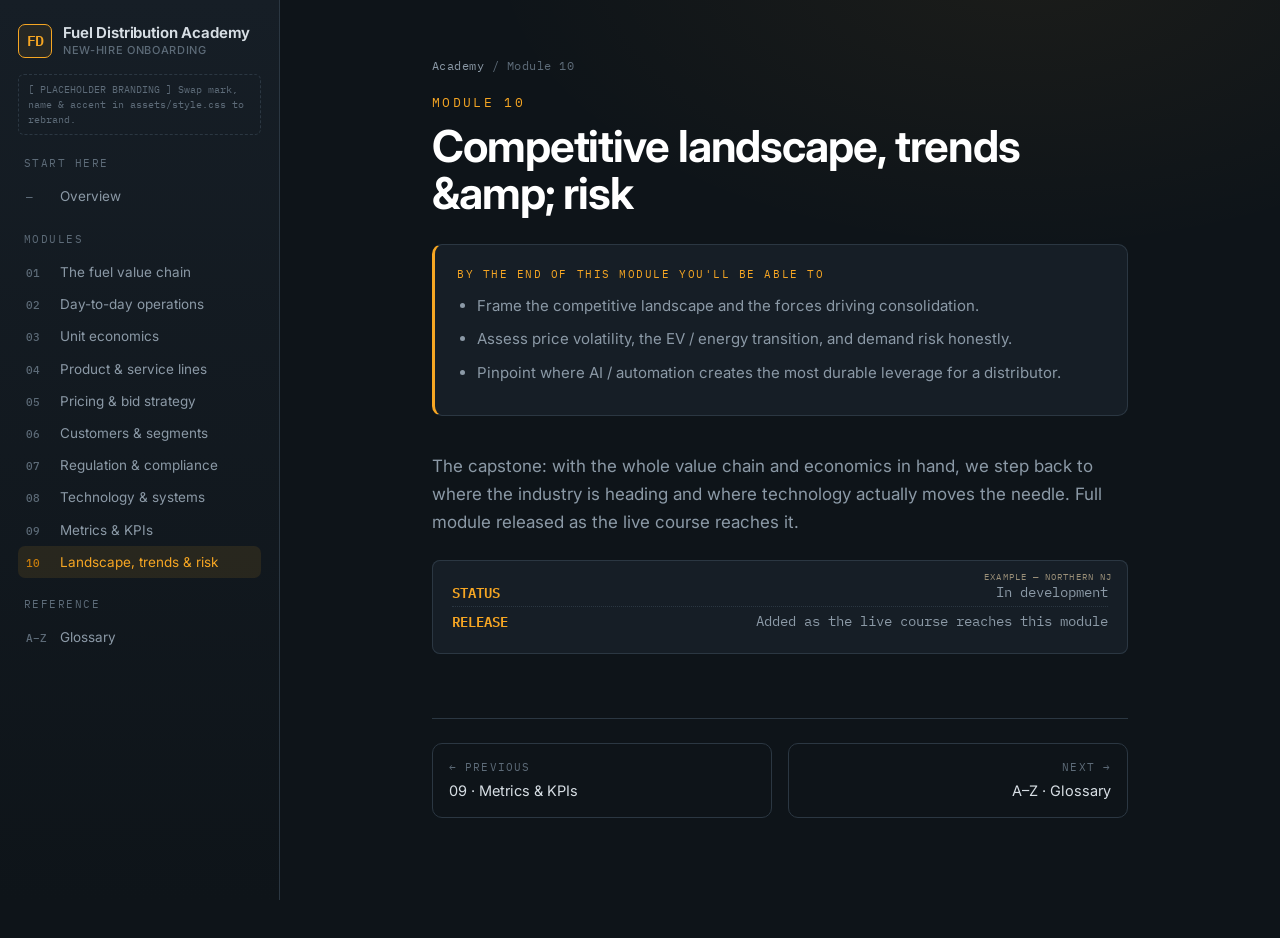
==== module-10.html @ 537ce9d8 "Add files via upload" ====
<!DOCTYPE html>
<html lang="en">
<head>
<meta charset="UTF-8">
<meta name="viewport" content="width=device-width, initial-scale=1.0">
<title>Module 10 · Landscape, trends &amp; risk — Fuel Distribution Academy</title>
<link rel="preconnect" href="https://fonts.googleapis.com">
<link rel="preconnect" href="https://fonts.gstatic.com" crossorigin>
<link href="https://fonts.googleapis.com/css2?family=Inter:wght@400;500;600;680&family=IBM+Plex+Mono:wght@400;500;600&display=swap" rel="stylesheet">
<link rel="stylesheet" href="assets/style.css">
</head>
<body>
<div class="shell">
  <aside class="rail">
    <div class="brand">
      <div class="mark">FD</div>
      <div class="name">Fuel Distribution Academy<span>New-hire onboarding</span></div>
    </div>
    <div class="placeholder-note">[ PLACEHOLDER BRANDING ] Swap mark, name &amp; accent in assets/style.css to rebrand.</div>
    <nav class="nav">
      <div class="nav-label">Start here</div>
      <a href="index.html"><span class="num">—</span><span>Overview</span></a>
      <div class="nav-label">Modules</div>
      <a href="module-1.html"><span class="num">01</span><span>The fuel value chain</span></a>
      <a href="module-2.html"><span class="num">02</span><span>Day-to-day operations</span></a>
      <a href="module-3.html"><span class="num">03</span><span>Unit economics</span></a>
      <a href="module-4.html"><span class="num">04</span><span>Product &amp; service lines</span></a>
      <a href="module-5.html"><span class="num">05</span><span>Pricing &amp; bid strategy</span></a>
      <a href="module-6.html"><span class="num">06</span><span>Customers &amp; segments</span></a>
      <a href="module-7.html"><span class="num">07</span><span>Regulation &amp; compliance</span></a>
      <a href="module-8.html"><span class="num">08</span><span>Technology &amp; systems</span></a>
      <a href="module-9.html"><span class="num">09</span><span>Metrics &amp; KPIs</span></a>
      <a href="module-10.html"><span class="num">10</span><span>Landscape, trends &amp; risk</span></a>
      <div class="nav-label">Reference</div>
      <a href="glossary.html"><span class="num">A–Z</span><span>Glossary</span></a>
    </nav>
  </aside>
  <main class="main">
    <div class="wrap">
      <div class="crumb"><a href="index.html">Academy</a> / Module 10</div>
      <div class="module-num">Module 10</div>
      <h1>Competitive landscape, trends &amp;amp; risk</h1>
      <div class="objectives">
        <div class="h">By the end of this module you'll be able to</div>
        <ul>
          <li>Frame the competitive landscape and the forces driving consolidation.</li>
          <li>Assess price volatility, the EV / energy transition, and demand risk honestly.</li>
          <li>Pinpoint where AI / automation creates the most durable leverage for a distributor.</li>
        </ul>
      </div>
      <p style="color:var(--text-dim)">The capstone: with the whole value chain and economics in hand, we step back to where the industry is heading and where technology actually moves the needle. Full module released as the live course reaches it.</p>
      <div class="ticket" style="background:#161e26;color:var(--text-dim);box-shadow:inset 0 0 0 1px var(--line)">
        <div class="row" style="border-color:#2b3742"><b style="color:var(--amber)">STATUS</b><span>In development</span></div>
        <div class="row" style="border-color:#2b3742"><b style="color:var(--amber)">RELEASE</b><span>Added as the live course reaches this module</span></div>
      </div>
<nav class="pager"><a href="module-9.html"><div class="dir">← Previous</div><div class="ttl">09 · Metrics &amp; KPIs</div></a><a class="next" href="glossary.html"><div class="dir">Next →</div><div class="ttl">A–Z · Glossary</div></a></nav>
    </div>
  </main>
</div>
<script src="assets/app.js"></script>
</body>
</html>
---- assets/style.css ----
/* ============================================================
   Fuel Distribution Academy — shared styles
   Visual direction: the "instrument panel" of a fuel distributor.
   Steel/diesel palette, a gauge-amber accent, monospace for all
   numbers/prices (the way a rack ticket reads), humanist sans for body.
   ============================================================ */

:root {
  /* palette — steel & diesel */
  --ink:        #0e1419;   /* near-black steel */
  --panel:      #161e26;   /* raised panel */
  --panel-2:    #1d2832;   /* hover / nested */
  --line:       #2b3742;   /* hairline */
  --line-soft:  #222d37;
  --text:       #d7dee4;   /* primary text on dark */
  --text-dim:   #8b99a6;   /* secondary */
  --text-faint: #5d6b78;   /* captions */
  --amber:      #f6a623;   /* gauge amber — the one accent */
  --amber-deep: #c97e0c;
  --diesel:     #6fd08c;   /* "clear" green, used sparingly for correct/answer */
  --dyed:       #e0564b;   /* red-dyed diesel cue, used for warnings/risk */
  --paper:      #f4f2ec;   /* rack-ticket paper for callouts */

  --maxw: 1180px;
  --rail: 280px;

  --mono: 'IBM Plex Mono', ui-monospace, 'SF Mono', Menlo, monospace;
  --sans: 'Inter', system-ui, -apple-system, 'Segoe UI', sans-serif;
}

* { box-sizing: border-box; }

html { scroll-behavior: smooth; }
@media (prefers-reduced-motion: reduce) {
  html { scroll-behavior: auto; }
  * { animation: none !important; transition: none !important; }
}

body {
  margin: 0;
  background:
    radial-gradient(900px 500px at 80% -5%, rgba(246,166,35,0.06), transparent 60%),
    var(--ink);
  color: var(--text);
  font-family: var(--sans);
  font-size: 17px;
  line-height: 1.65;
  -webkit-font-smoothing: antialiased;
}

a { color: var(--amber); text-decoration: none; }
a:hover { text-decoration: underline; }

/* ---------- layout shell ---------- */
.shell { display: grid; grid-template-columns: var(--rail) 1fr; min-height: 100vh; }

/* ---------- sidebar ---------- */
.rail {
  position: sticky; top: 0; align-self: start;
  height: 100vh; overflow-y: auto;
  background: linear-gradient(180deg, var(--panel), var(--ink));
  border-right: 1px solid var(--line);
  padding: 24px 18px 40px;
}
.brand { display: flex; align-items: center; gap: 11px; margin-bottom: 4px; }
.brand .mark {
  width: 34px; height: 34px; flex: none;
  border: 1.5px solid var(--amber); border-radius: 7px;
  display: grid; place-items: center;
  font-family: var(--mono); font-weight: 600; color: var(--amber);
  font-size: 15px; letter-spacing: -1px;
  background: rgba(246,166,35,0.07);
}
.brand .name { font-weight: 650; font-size: 15px; line-height: 1.2; letter-spacing: -0.01em; }
.brand .name span { display: block; color: var(--text-faint); font-weight: 500; font-size: 11px; letter-spacing: 0.06em; text-transform: uppercase; margin-top: 2px; }
.rail .placeholder-note {
  font-family: var(--mono); font-size: 10px; color: var(--text-faint);
  border: 1px dashed var(--line); border-radius: 6px;
  padding: 7px 9px; margin: 16px 0 20px; line-height: 1.5;
}

.nav-label {
  font-family: var(--mono); font-size: 10.5px; letter-spacing: 0.14em;
  text-transform: uppercase; color: var(--text-faint);
  margin: 18px 6px 8px;
}
.nav a {
  display: grid; grid-template-columns: 30px 1fr; align-items: baseline;
  gap: 4px; padding: 7px 8px; border-radius: 7px;
  color: var(--text-dim); font-size: 13.5px; line-height: 1.35;
  text-decoration: none; transition: background 0.15s, color 0.15s;
}
.nav a .num { font-family: var(--mono); font-size: 11px; color: var(--text-faint); }
.nav a:hover { background: var(--panel-2); color: var(--text); text-decoration: none; }
.nav a.active { background: rgba(246,166,35,0.10); color: var(--amber); }
.nav a.active .num { color: var(--amber-deep); }

/* ---------- main column ---------- */
.main { padding: 0; min-width: 0; }
.wrap { max-width: 760px; margin: 0 auto; padding: 56px 32px 120px; }

/* ---------- hero (home only) ---------- */
.hero { max-width: var(--maxw); margin: 0 auto; padding: 80px 32px 40px; }
.hero .eyebrow {
  font-family: var(--mono); font-size: 12px; letter-spacing: 0.16em;
  text-transform: uppercase; color: var(--amber); margin-bottom: 22px;
}
.hero h1 {
  font-size: clamp(38px, 6vw, 68px); line-height: 1.02; letter-spacing: -0.03em;
  font-weight: 680; margin: 0 0 22px; color: #fff;
}
.hero h1 em { font-style: normal; color: var(--amber); }
.hero .lede { font-size: 20px; color: var(--text-dim); max-width: 620px; line-height: 1.6; }

/* ticker strip under hero */
.ticker {
  max-width: var(--maxw); margin: 30px auto 0; padding: 0 32px;
  display: flex; flex-wrap: wrap; gap: 10px;
}
.tick {
  font-family: var(--mono); font-size: 12.5px;
  border: 1px solid var(--line); border-radius: 6px;
  padding: 7px 11px; color: var(--text-dim);
  background: var(--panel);
}
.tick b { color: var(--text); font-weight: 600; }
.tick .up { color: var(--dyed); }
.tick .dn { color: var(--diesel); }

/* ---------- module grid (home) ---------- */
.grid {
  max-width: var(--maxw); margin: 64px auto 0; padding: 0 32px;
  display: grid; grid-template-columns: repeat(2, 1fr); gap: 16px;
}
.card {
  display: block; border: 1px solid var(--line); border-radius: 12px;
  background: linear-gradient(180deg, var(--panel), rgba(22,30,38,0.5));
  padding: 22px 22px 24px; color: var(--text); text-decoration: none;
  transition: border-color 0.18s, transform 0.18s, background 0.18s;
}
.card:hover { border-color: var(--amber-deep); transform: translateY(-2px); text-decoration: none; background: var(--panel-2); }
.card .cnum { font-family: var(--mono); font-size: 12px; color: var(--amber); letter-spacing: 0.1em; }
.card h3 { margin: 8px 0 7px; font-size: 19px; letter-spacing: -0.01em; line-height: 1.2; color: #fff; }
.card p { margin: 0; color: var(--text-dim); font-size: 14.5px; line-height: 1.5; }

/* ---------- article (module pages) ---------- */
.crumb { font-family: var(--mono); font-size: 12px; color: var(--text-faint); letter-spacing: 0.04em; margin-bottom: 16px; }
.crumb a { color: var(--text-dim); }
.module-num {
  font-family: var(--mono); font-size: 13px; letter-spacing: 0.18em;
  text-transform: uppercase; color: var(--amber); margin-bottom: 10px;
}
.wrap h1 { font-size: clamp(30px, 5vw, 44px); line-height: 1.06; letter-spacing: -0.025em; font-weight: 670; margin: 0 0 28px; color: #fff; }
.wrap h2 {
  font-size: 24px; letter-spacing: -0.015em; margin: 52px 0 14px; color: #fff;
  padding-top: 10px; font-weight: 640;
}
.wrap h3 { font-size: 18px; margin: 32px 0 10px; color: var(--text); font-weight: 620; }
.wrap p { margin: 0 0 18px; }
.wrap ul, .wrap ol { margin: 0 0 18px; padding-left: 22px; }
.wrap li { margin-bottom: 9px; }
.wrap strong { color: #fff; font-weight: 640; }
.wrap em { color: var(--text); }

/* objectives panel */
.objectives {
  border: 1px solid var(--line); border-left: 3px solid var(--amber);
  border-radius: 10px; background: var(--panel);
  padding: 20px 22px; margin: 0 0 36px;
}
.objectives .h {
  font-family: var(--mono); font-size: 11px; letter-spacing: 0.14em;
  text-transform: uppercase; color: var(--amber); margin: 0 0 10px;
}
.objectives ul { margin: 0; padding-left: 20px; }
.objectives li { color: var(--text-dim); font-size: 15px; }

/* rack-ticket style callout (for concrete examples) */
.ticket {
  background: var(--paper); color: #1a1a1a; border-radius: 8px;
  padding: 18px 20px; margin: 24px 0; font-family: var(--mono);
  font-size: 14px; line-height: 1.6;
  box-shadow: 0 1px 0 rgba(0,0,0,0.4), inset 0 0 0 1px rgba(0,0,0,0.08);
  position: relative;
}
.ticket::before {
  content: "EXAMPLE — NORTHERN NJ"; position: absolute; top: 10px; right: 16px;
  font-size: 9px; letter-spacing: 0.12em; color: #9a8f78;
}
.ticket .row { display: flex; justify-content: space-between; gap: 16px; border-bottom: 1px dotted #c9c2b2; padding: 3px 0; }
.ticket .row:last-child { border-bottom: 0; }
.ticket .row b { font-weight: 600; }
.ticket .tot { margin-top: 8px; border-top: 1.5px solid #1a1a1a; padding-top: 8px; font-weight: 700; }

/* inline data emphasis */
.num { font-family: var(--mono); color: var(--amber); font-weight: 500; }

/* key terms */
.terms { border-top: 1px solid var(--line); margin-top: 44px; padding-top: 24px; }
.terms .h { font-family: var(--mono); font-size: 11px; letter-spacing: 0.14em; text-transform: uppercase; color: var(--text-faint); margin-bottom: 14px; }
.terms dl { margin: 0; }
.terms dt { font-family: var(--mono); color: var(--amber); font-size: 14px; margin-top: 14px; }
.terms dd { margin: 4px 0 0; color: var(--text-dim); font-size: 15px; }

/* check-your-understanding */
.checks { margin-top: 44px; }
.checks > .h { font-family: var(--mono); font-size: 11px; letter-spacing: 0.14em; text-transform: uppercase; color: var(--amber); margin-bottom: 16px; }
details.q {
  border: 1px solid var(--line); border-radius: 10px; background: var(--panel);
  margin-bottom: 12px; overflow: hidden;
}
details.q summary {
  cursor: pointer; padding: 16px 20px; font-weight: 560; color: var(--text);
  list-style: none; display: flex; gap: 12px; align-items: flex-start;
}
details.q summary::-webkit-details-marker { display: none; }
details.q summary .qn {
  font-family: var(--mono); color: var(--amber); flex: none; font-size: 14px; margin-top: 1px;
}
details.q summary .reveal {
  margin-left: auto; font-family: var(--mono); font-size: 11px; color: var(--text-faint);
  border: 1px solid var(--line); border-radius: 5px; padding: 2px 8px; white-space: nowrap;
}
details.q[open] summary .reveal { color: var(--amber); border-color: var(--amber-deep); }
details.q .ans {
  padding: 0 20px 18px 46px; color: var(--text-dim); font-size: 15px;
  border-top: 1px solid var(--line-soft); margin-top: 2px; padding-top: 14px;
}
details.q .ans strong { color: var(--diesel); }

/* page nav (prev/next) */
.pager { display: flex; justify-content: space-between; gap: 16px; margin-top: 64px; border-top: 1px solid var(--line); padding-top: 24px; }
.pager a { display: block; flex: 1; border: 1px solid var(--line); border-radius: 10px; padding: 14px 16px; color: var(--text); }
.pager a:hover { border-color: var(--amber-deep); text-decoration: none; background: var(--panel); }
.pager .dir { font-family: var(--mono); font-size: 11px; color: var(--text-faint); letter-spacing: 0.1em; text-transform: uppercase; }
.pager .ttl { font-size: 14.5px; margin-top: 3px; color: var(--text); }
.pager .next { text-align: right; }
.pager .disabled { opacity: 0.3; pointer-events: none; }

/* glossary */
.glossary-search {
  width: 100%; background: var(--panel); border: 1px solid var(--line);
  border-radius: 9px; padding: 13px 15px; color: var(--text);
  font-family: var(--mono); font-size: 14px; margin-bottom: 8px;
}
.glossary-search:focus { outline: none; border-color: var(--amber); }
.gcount { font-family: var(--mono); font-size: 12px; color: var(--text-faint); margin-bottom: 24px; }
.gitem { border-bottom: 1px solid var(--line-soft); padding: 16px 0; }
.gitem .term { font-family: var(--mono); color: var(--amber); font-size: 16px; }
.gitem .def { color: var(--text-dim); font-size: 15px; margin-top: 5px; }
.gitem.hidden { display: none; }

/* footer */
.foot { border-top: 1px solid var(--line); margin-top: 40px; padding: 28px 0 0; color: var(--text-faint); font-size: 12.5px; font-family: var(--mono); }

/* focus visibility */
:focus-visible { outline: 2px solid var(--amber); outline-offset: 2px; border-radius: 4px; }

/* ---------- responsive ---------- */
@media (max-width: 860px) {
  .shell { grid-template-columns: 1fr; }
  .rail {
    position: static; height: auto; border-right: 0;
    border-bottom: 1px solid var(--line);
  }
  .nav { display: grid; grid-template-columns: repeat(2, 1fr); gap: 2px; }
  .nav-label { grid-column: 1 / -1; }
  .grid { grid-template-columns: 1fr; }
  .hero { padding-top: 48px; }
  .wrap { padding: 36px 22px 90px; }
  .pager { flex-direction: column; }
}

/* ============================================================
   Answer-and-check feature (added in v2)
   ============================================================ */
details.q .answer-zone {
  padding: 4px 20px 18px 46px;
  border-top: 1px solid var(--line-soft);
  margin-top: 2px;
}
.answer-zone .prompt {
  font-family: var(--mono); font-size: 11px; letter-spacing: 0.1em;
  text-transform: uppercase; color: var(--text-faint); margin: 14px 0 8px;
}
.answer-box {
  width: 100%; min-height: 92px; resize: vertical;
  background: var(--ink); border: 1px solid var(--line); border-radius: 9px;
  color: var(--text); font-family: var(--sans); font-size: 15px; line-height: 1.55;
  padding: 12px 14px;
}
.answer-box:focus { outline: none; border-color: var(--amber); }
.answer-box::placeholder { color: var(--text-faint); }
.answer-actions { display: flex; gap: 10px; align-items: center; margin-top: 10px; flex-wrap: wrap; }
.btn-check {
  font-family: var(--sans); font-weight: 600; font-size: 14px;
  background: var(--amber); color: #1a1206; border: 0; border-radius: 8px;
  padding: 10px 18px; cursor: pointer; transition: background 0.15s;
}
.btn-check:hover { background: #ffb733; }
.btn-check:disabled { opacity: 0.55; cursor: default; }
.dictation-hint {
  font-family: var(--mono); font-size: 11px; color: var(--text-faint);
}
.dictation-hint b { color: var(--text-dim); font-weight: 500; }

.feedback {
  margin-top: 16px; border: 1px solid var(--line); border-left: 3px solid var(--diesel);
  border-radius: 10px; background: var(--panel); padding: 16px 18px;
  font-size: 15px; line-height: 1.6; color: var(--text); display: none;
}
.feedback.show { display: block; }
.feedback .fh {
  font-family: var(--mono); font-size: 11px; letter-spacing: 0.12em; text-transform: uppercase;
  color: var(--diesel); margin-bottom: 10px;
}
.feedback p { margin: 0 0 12px; }
.feedback p:last-child { margin-bottom: 0; }
.feedback.error { border-left-color: var(--dyed); }
.feedback.error .fh { color: var(--dyed); }

.thinking { display: inline-flex; gap: 5px; align-items: center; }
.thinking span {
  width: 6px; height: 6px; border-radius: 50%; background: var(--diesel);
  animation: pulse 1.2s infinite ease-in-out;
}
.thinking span:nth-child(2) { animation-delay: 0.2s; }
.thinking span:nth-child(3) { animation-delay: 0.4s; }
@keyframes pulse { 0%,100% { opacity: 0.3; } 50% { opacity: 1; } }

.model-answer {
  margin-top: 14px; padding-top: 14px; border-top: 1px dotted var(--line);
  color: var(--text-dim); font-size: 14.5px; display: none;
}
.model-answer.show { display: block; }
.model-answer .mh {
  font-family: var(--mono); font-size: 11px; letter-spacing: 0.1em; text-transform: uppercase;
  color: var(--text-faint); margin-bottom: 6px;
}
.model-answer strong { color: var(--diesel); }
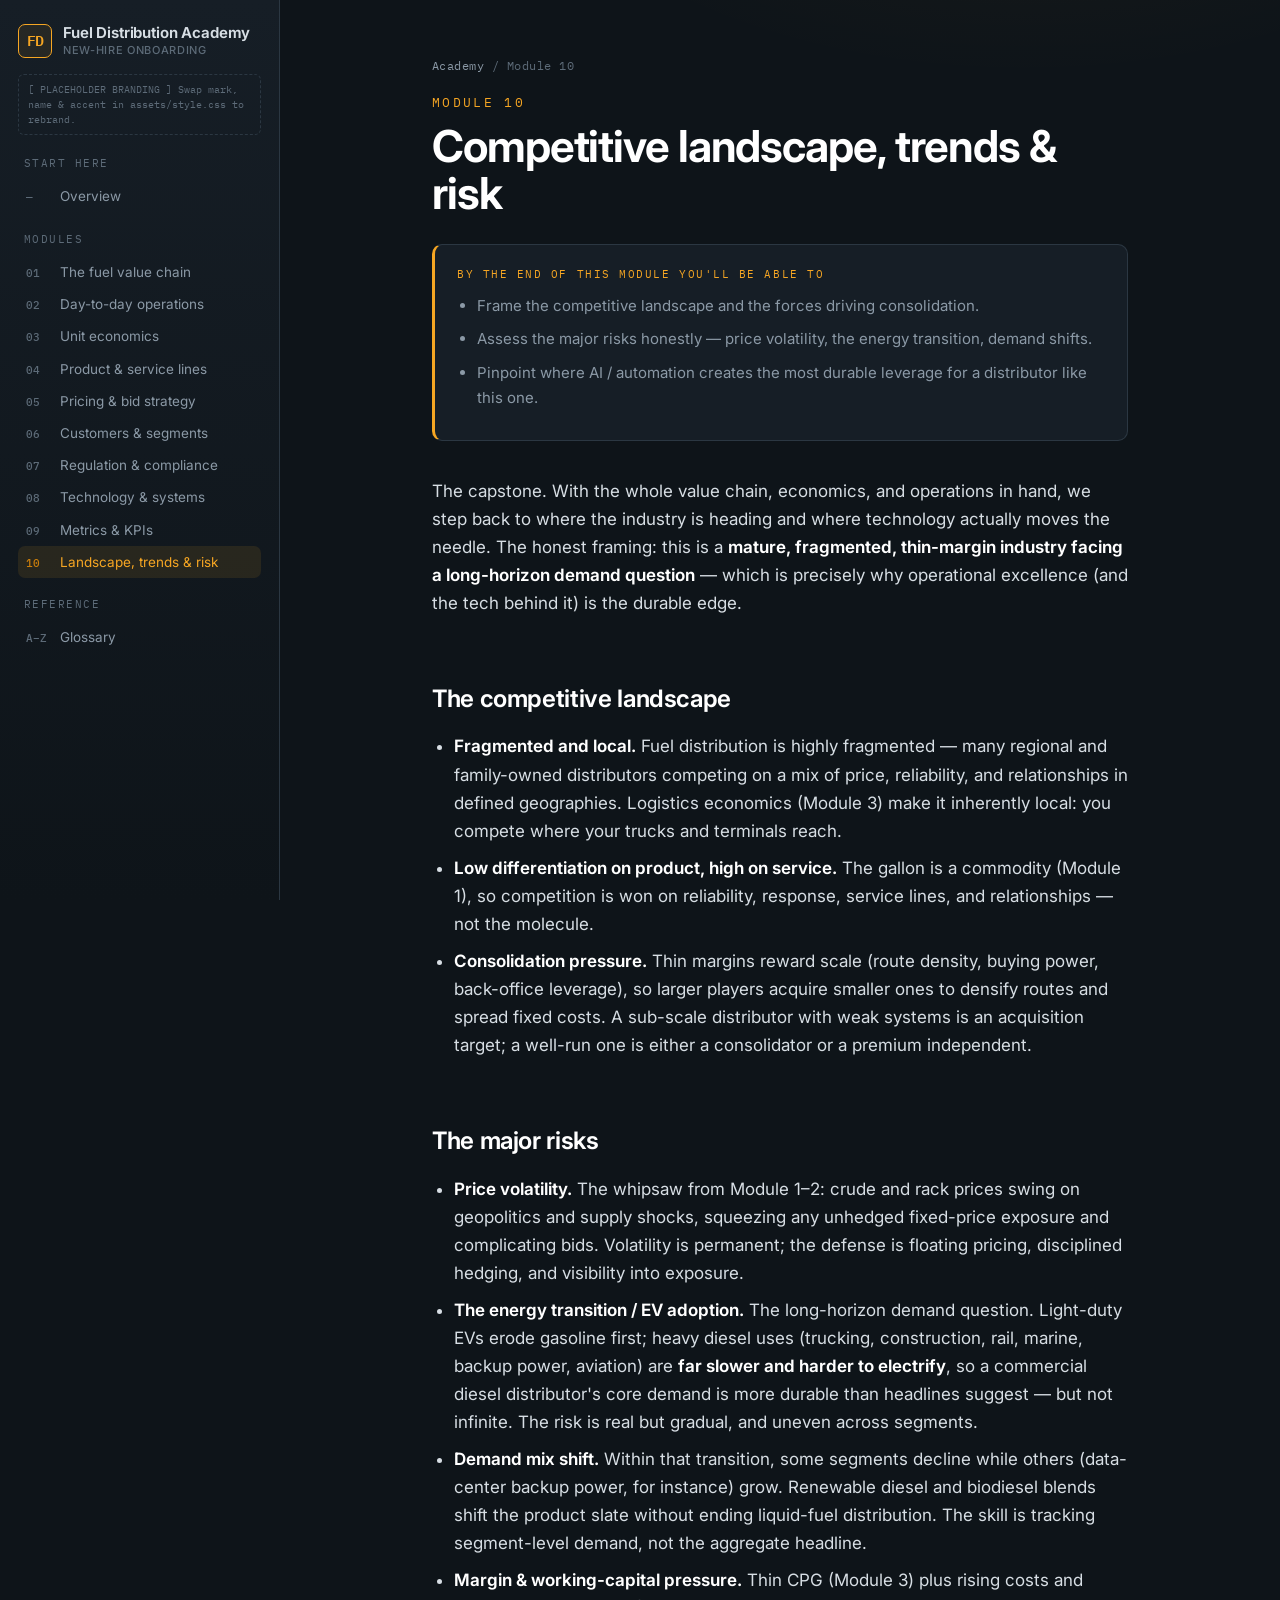
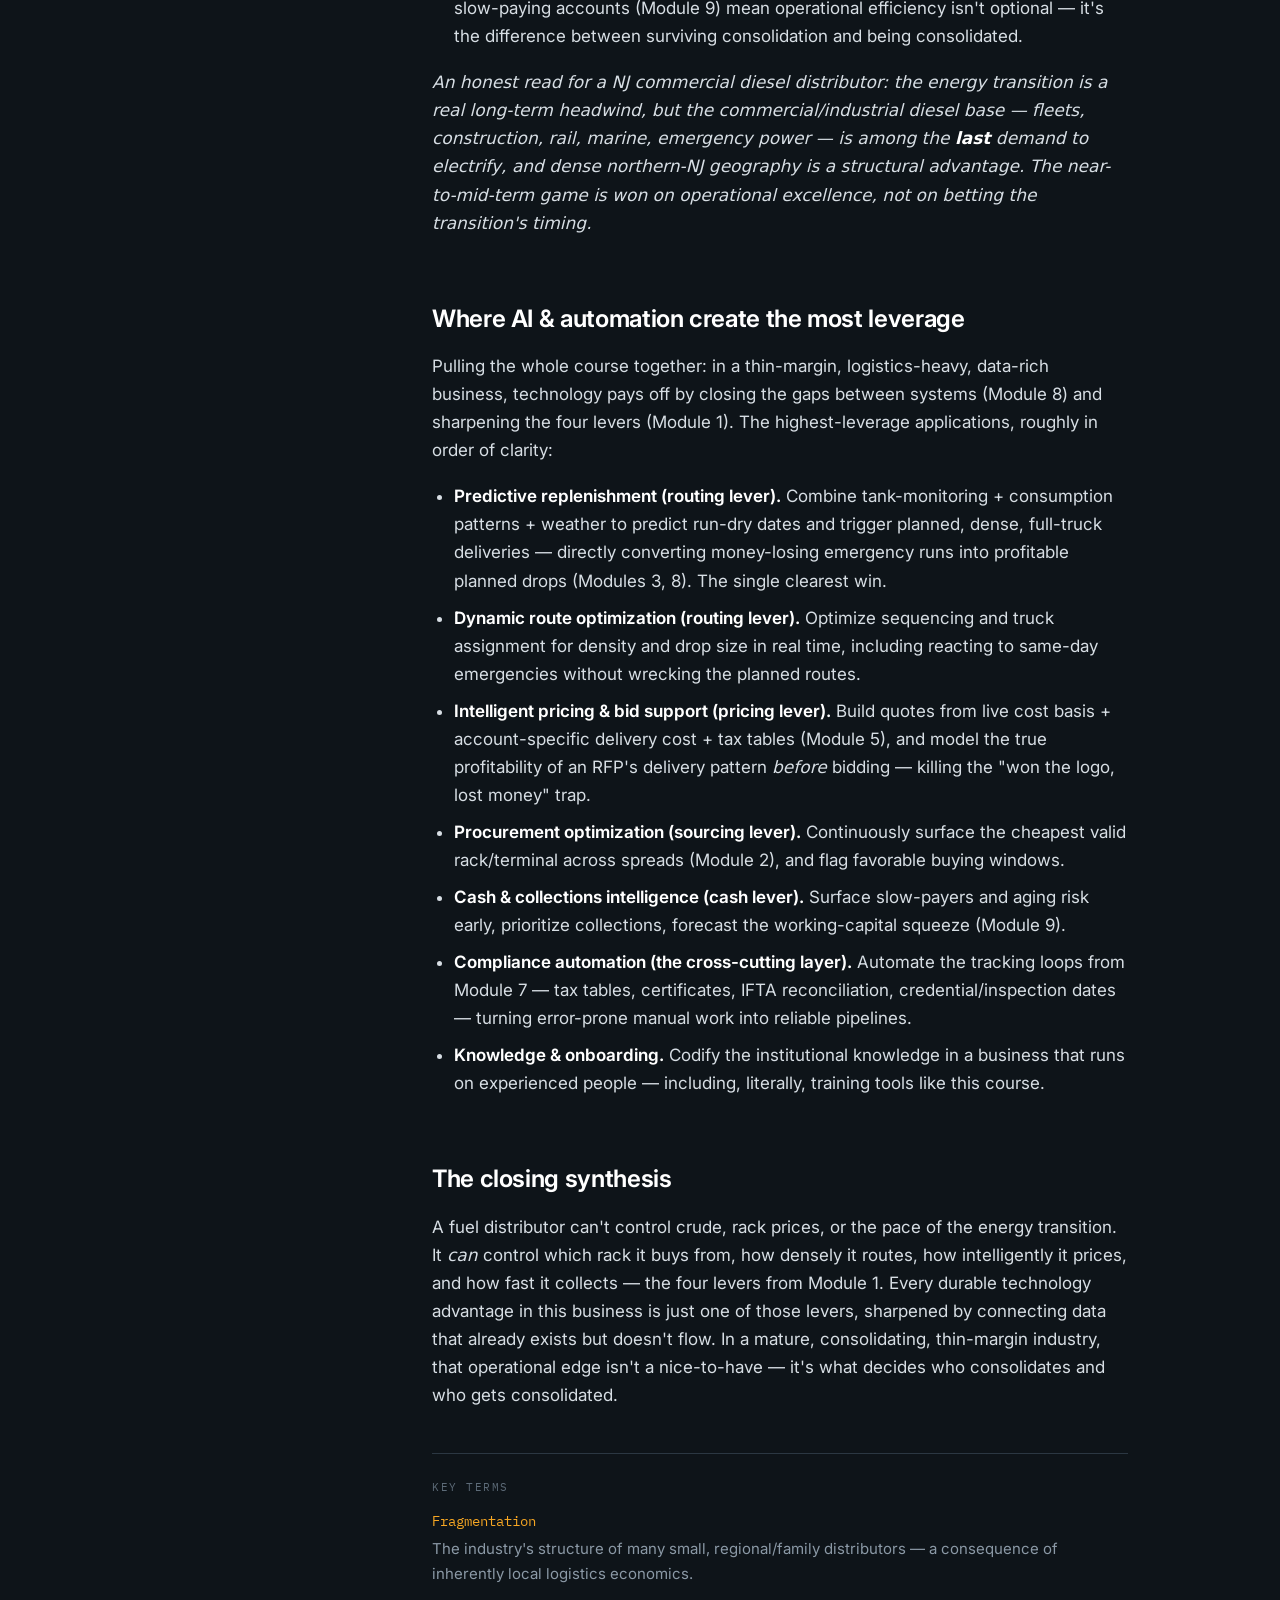
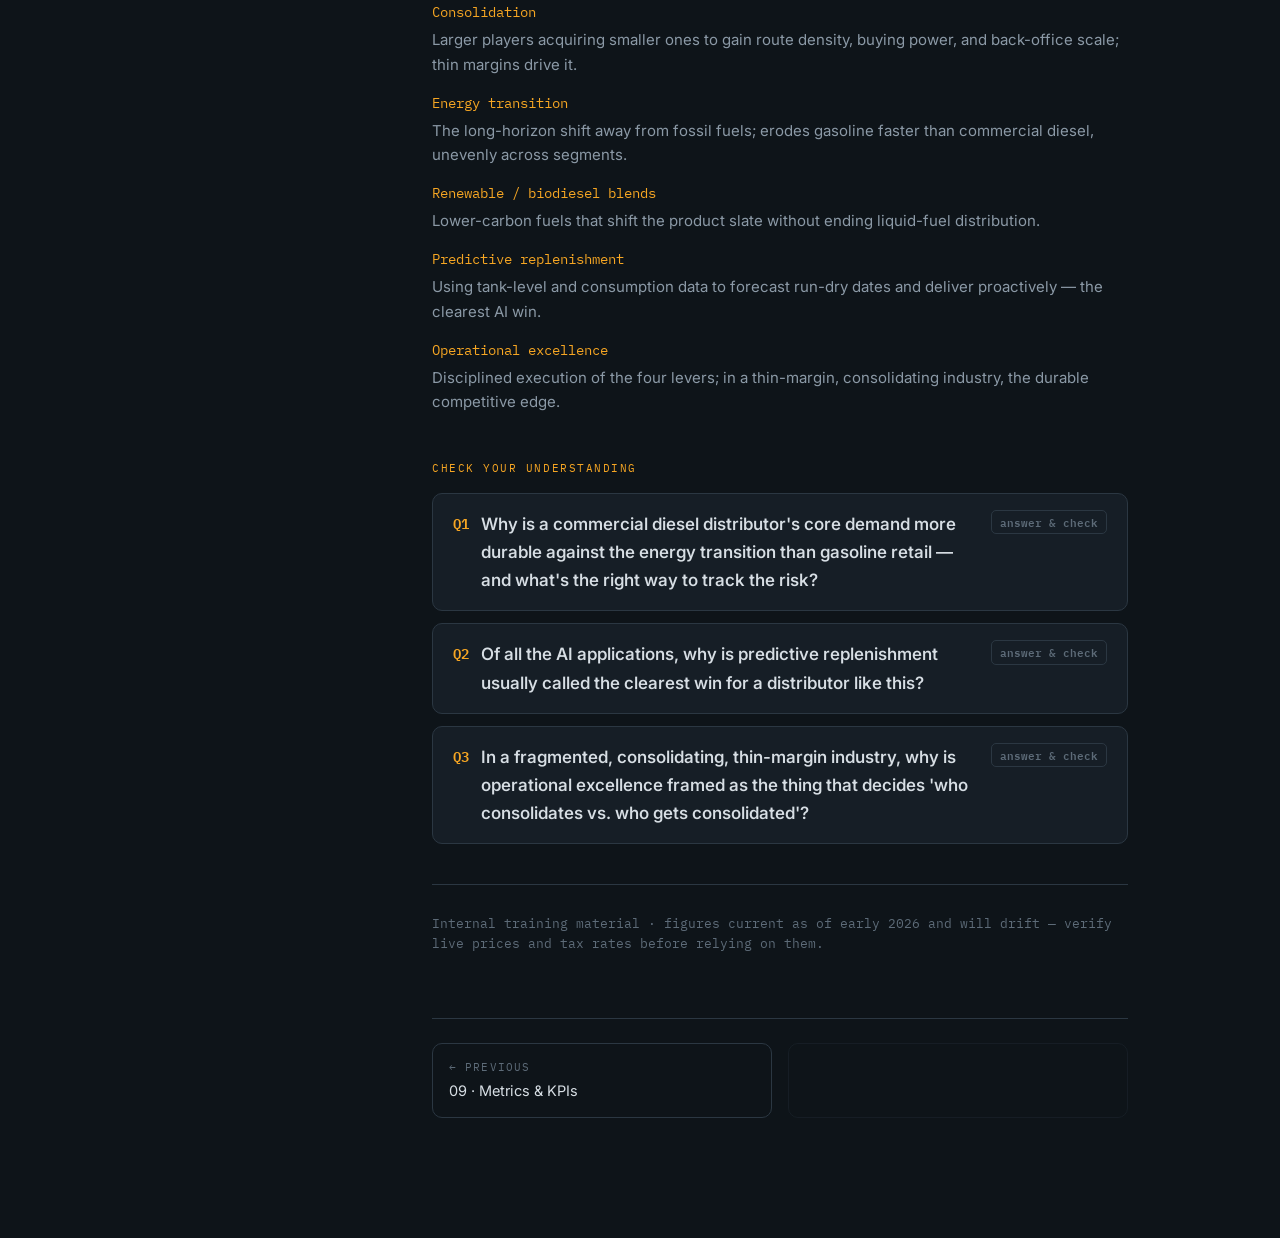
==== commit f7c99755: "Add files via upload Fill in modules 4-10" ====
--- a/module-10.html
+++ b/module-10.html
@@ -39,21 +39,78 @@
     <div class="wrap">
       <div class="crumb"><a href="index.html">Academy</a> / Module 10</div>
       <div class="module-num">Module 10</div>
-      <h1>Competitive landscape, trends &amp;amp; risk</h1>
+      <h1>Competitive landscape, trends &amp; risk</h1>
+
       <div class="objectives">
         <div class="h">By the end of this module you'll be able to</div>
         <ul>
           <li>Frame the competitive landscape and the forces driving consolidation.</li>
-          <li>Assess price volatility, the EV / energy transition, and demand risk honestly.</li>
-          <li>Pinpoint where AI / automation creates the most durable leverage for a distributor.</li>
+          <li>Assess the major risks honestly — price volatility, the energy transition, demand shifts.</li>
+          <li>Pinpoint where AI / automation creates the most durable leverage for a distributor like this one.</li>
         </ul>
       </div>
-      <p style="color:var(--text-dim)">The capstone: with the whole value chain and economics in hand, we step back to where the industry is heading and where technology actually moves the needle. Full module released as the live course reaches it.</p>
-      <div class="ticket" style="background:#161e26;color:var(--text-dim);box-shadow:inset 0 0 0 1px var(--line)">
-        <div class="row" style="border-color:#2b3742"><b style="color:var(--amber)">STATUS</b><span>In development</span></div>
-        <div class="row" style="border-color:#2b3742"><b style="color:var(--amber)">RELEASE</b><span>Added as the live course reaches this module</span></div>
+
+      <p>The capstone. With the whole value chain, economics, and operations in hand, we step back to where the industry is heading and where technology actually moves the needle. The honest framing: this is a <strong>mature, fragmented, thin-margin industry facing a long-horizon demand question</strong> — which is precisely why operational excellence (and the tech behind it) is the durable edge.</p>
+
+      <h2>The competitive landscape</h2>
+      <ul>
+        <li><strong>Fragmented and local.</strong> Fuel distribution is highly fragmented — many regional and family-owned distributors competing on a mix of price, reliability, and relationships in defined geographies. Logistics economics (Module 3) make it inherently local: you compete where your trucks and terminals reach.</li>
+        <li><strong>Low differentiation on product, high on service.</strong> The gallon is a commodity (Module 1), so competition is won on reliability, response, service lines, and relationships — not the molecule.</li>
+        <li><strong>Consolidation pressure.</strong> Thin margins reward scale (route density, buying power, back-office leverage), so larger players acquire smaller ones to densify routes and spread fixed costs. A sub-scale distributor with weak systems is an acquisition target; a well-run one is either a consolidator or a premium independent.</li>
+      </ul>
+
+      <h2>The major risks</h2>
+      <ul>
+        <li><strong>Price volatility.</strong> The whipsaw from Module 1–2: crude and rack prices swing on geopolitics and supply shocks, squeezing any unhedged fixed-price exposure and complicating bids. Volatility is permanent; the defense is floating pricing, disciplined hedging, and visibility into exposure.</li>
+        <li><strong>The energy transition / EV adoption.</strong> The long-horizon demand question. Light-duty EVs erode gasoline first; heavy diesel uses (trucking, construction, rail, marine, backup power, aviation) are <strong>far slower and harder to electrify</strong>, so a commercial diesel distributor's core demand is more durable than headlines suggest — but not infinite. The risk is real but gradual, and uneven across segments.</li>
+        <li><strong>Demand mix shift.</strong> Within that transition, some segments decline while others (data-center backup power, for instance) grow. Renewable diesel and biodiesel blends shift the product slate without ending liquid-fuel distribution. The skill is tracking segment-level demand, not the aggregate headline.</li>
+        <li><strong>Margin &amp; working-capital pressure.</strong> Thin CPG (Module 3) plus rising costs and slow-paying accounts (Module 9) mean operational efficiency isn't optional — it's the difference between surviving consolidation and being consolidated.</li>
+      </ul>
+      <p><em>An honest read for a NJ commercial diesel distributor: the energy transition is a real long-term headwind, but the commercial/industrial diesel base — fleets, construction, rail, marine, emergency power — is among the <strong>last</strong> demand to electrify, and dense northern-NJ geography is a structural advantage. The near-to-mid-term game is won on operational excellence, not on betting the transition's timing.</em></p>
+
+      <h2>Where AI &amp; automation create the most leverage</h2>
+      <p>Pulling the whole course together: in a thin-margin, logistics-heavy, data-rich business, technology pays off by closing the gaps between systems (Module 8) and sharpening the four levers (Module 1). The highest-leverage applications, roughly in order of clarity:</p>
+      <ul>
+        <li><strong>Predictive replenishment (routing lever).</strong> Combine tank-monitoring + consumption patterns + weather to predict run-dry dates and trigger planned, dense, full-truck deliveries — directly converting money-losing emergency runs into profitable planned drops (Modules 3, 8). The single clearest win.</li>
+        <li><strong>Dynamic route optimization (routing lever).</strong> Optimize sequencing and truck assignment for density and drop size in real time, including reacting to same-day emergencies without wrecking the planned routes.</li>
+        <li><strong>Intelligent pricing &amp; bid support (pricing lever).</strong> Build quotes from live cost basis + account-specific delivery cost + tax tables (Module 5), and model the true profitability of an RFP's delivery pattern <em>before</em> bidding — killing the "won the logo, lost money" trap.</li>
+        <li><strong>Procurement optimization (sourcing lever).</strong> Continuously surface the cheapest valid rack/terminal across spreads (Module 2), and flag favorable buying windows.</li>
+        <li><strong>Cash &amp; collections intelligence (cash lever).</strong> Surface slow-payers and aging risk early, prioritize collections, forecast the working-capital squeeze (Module 9).</li>
+        <li><strong>Compliance automation (the cross-cutting layer).</strong> Automate the tracking loops from Module 7 — tax tables, certificates, IFTA reconciliation, credential/inspection dates — turning error-prone manual work into reliable pipelines.</li>
+        <li><strong>Knowledge &amp; onboarding.</strong> Codify the institutional knowledge in a business that runs on experienced people — including, literally, training tools like this course.</li>
+      </ul>
+
+      <h2>The closing synthesis</h2>
+      <p>A fuel distributor can't control crude, rack prices, or the pace of the energy transition. It <em>can</em> control which rack it buys from, how densely it routes, how intelligently it prices, and how fast it collects — the four levers from Module 1. Every durable technology advantage in this business is just one of those levers, sharpened by connecting data that already exists but doesn't flow. In a mature, consolidating, thin-margin industry, that operational edge isn't a nice-to-have — it's what decides who consolidates and who gets consolidated.</p>
+
+      <div class="terms">
+        <div class="h">Key terms</div>
+        <dl>
+          <dt>Fragmentation</dt><dd>The industry's structure of many small, regional/family distributors — a consequence of inherently local logistics economics.</dd>
+          <dt>Consolidation</dt><dd>Larger players acquiring smaller ones to gain route density, buying power, and back-office scale; thin margins drive it.</dd>
+          <dt>Energy transition</dt><dd>The long-horizon shift away from fossil fuels; erodes gasoline faster than commercial diesel, unevenly across segments.</dd>
+          <dt>Renewable / biodiesel blends</dt><dd>Lower-carbon fuels that shift the product slate without ending liquid-fuel distribution.</dd>
+          <dt>Predictive replenishment</dt><dd>Using tank-level and consumption data to forecast run-dry dates and deliver proactively — the clearest AI win.</dd>
+          <dt>Operational excellence</dt><dd>Disciplined execution of the four levers; in a thin-margin, consolidating industry, the durable competitive edge.</dd>
+        </dl>
       </div>
-<nav class="pager"><a href="module-9.html"><div class="dir">← Previous</div><div class="ttl">09 · Metrics &amp; KPIs</div></a><a class="next" href="glossary.html"><div class="dir">Next →</div><div class="ttl">A–Z · Glossary</div></a></nav>
+
+      <div class="checks">
+        <div class="h">Check your understanding</div>
+        <details class="q">
+          <summary><span class="qn">Q1</span><span>Why is a commercial diesel distributor's core demand more durable against the energy transition than gasoline retail — and what's the right way to track the risk?</span><span class="reveal">show answer</span></summary>
+          <div class="ans">Because the heavy diesel uses — trucking, construction, rail, marine, backup power, aviation — are far slower and harder to electrify than light-duty passenger vehicles, so commercial/industrial diesel is among the <strong>last</strong> demand to go. The right way to track it is <strong>segment-by-segment</strong> (some decline, some like data-center backup grow), not by the aggregate 'EVs are coming' headline. The risk is real but gradual and uneven.</div>
+        </details>
+        <details class="q">
+          <summary><span class="qn">Q2</span><span>Of all the AI applications, why is predictive replenishment usually called the clearest win for a distributor like this?</span><span class="reveal">show answer</span></summary>
+          <div class="ans">Because it directly converts the worst economics into the best: it uses tank-monitoring + consumption data (which often already exists) to predict run-dry dates and trigger <strong>planned, dense, full-truck drops</strong> instead of <strong>reactive emergency runs</strong> (Module 3's money-loser). It pulls the routing lever, closes a real system gap (Module 8), and the before/after margin difference is large and measurable.</div>
+        </details>
+        <details class="q">
+          <summary><span class="qn">Q3</span><span>In a fragmented, consolidating, thin-margin industry, why is operational excellence framed as the thing that decides 'who consolidates vs. who gets consolidated'?</span><span class="reveal">show answer</span></summary>
+          <div class="ans">Because thin margins reward <strong>scale and efficiency</strong> — route density, buying power, back-office leverage. A distributor with weak systems and undisciplined levers can't generate the margin or cash to grow, making it an acquisition target. A well-run one (sharp on sourcing, routing, pricing, collections) earns the margin to either acquire others or thrive as a premium independent. Since product can't be differentiated, <strong>execution is the moat</strong> — and it's exactly what technology sharpens.</div>
+        </details>
+      </div>
+<div class="foot">Internal training material · figures current as of early 2026 and will drift — verify live prices and tax rates before relying on them.</div><nav class="pager"><a href="module-9.html"><div class="dir">← Previous</div><div class="ttl">09 · Metrics &amp; KPIs</div></a><a class="next disabled">&nbsp;</a></nav>
     </div>
   </main>
 </div>
